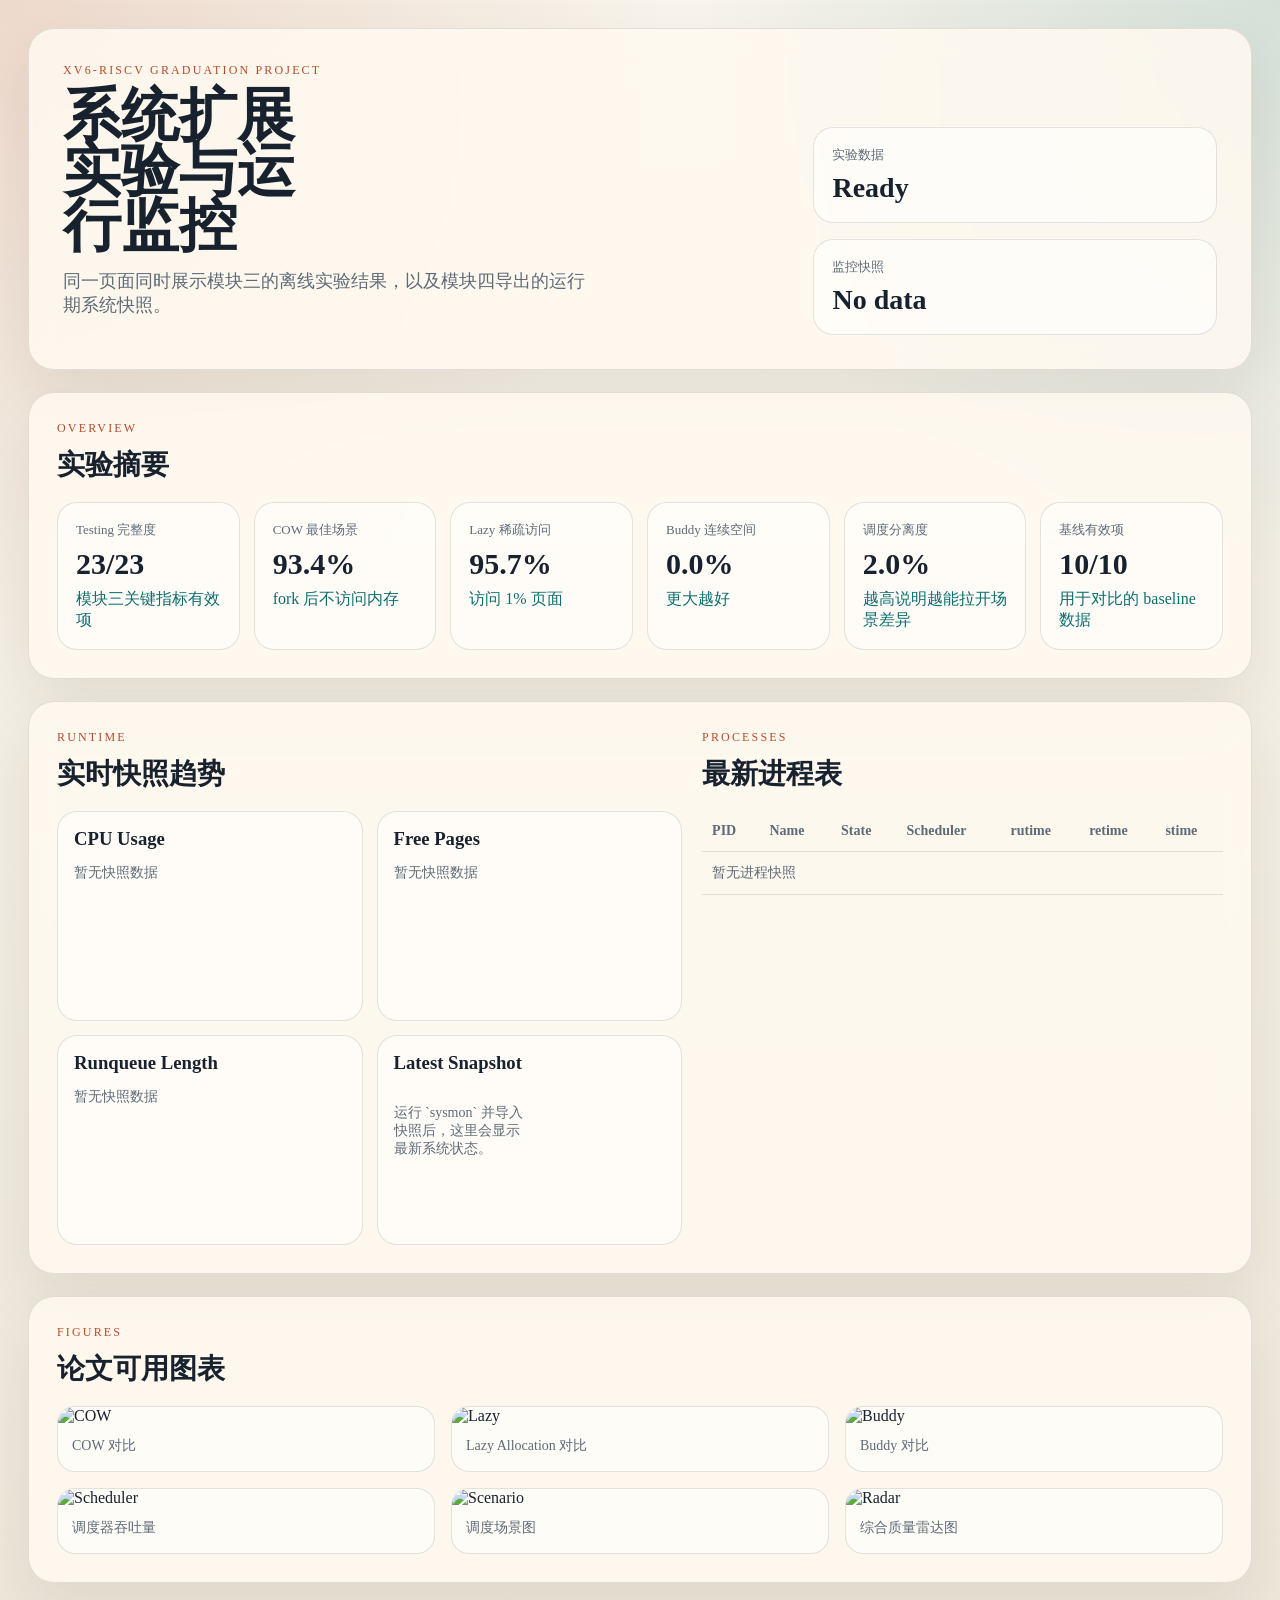
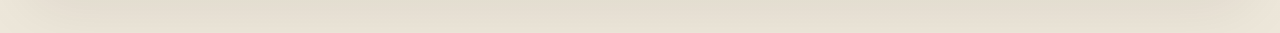
==== webui/index.html @ b8ab2f87 "模块四的雏形，待修正的地方很多" ====
<!doctype html>
<html lang="zh-CN">
<head>
  <meta charset="UTF-8">
  <meta name="viewport" content="width=device-width, initial-scale=1.0">
  <title>xv6 扩展项目监控面板</title>
  <link rel="stylesheet" href="css/style.css">
</head>
<body>
  <div class="page-shell">
    <header class="hero">
      <div>
        <p class="eyebrow">xv6-riscv Graduation Project</p>
        <h1>系统扩展实验与运行监控</h1>
        <p class="hero-copy">同一页面同时展示模块三的离线实验结果，以及模块四导出的运行期系统快照。</p>
      </div>
      <div class="hero-meta">
        <div class="meta-card">
          <span>实验数据</span>
          <strong id="results-status">加载中</strong>
        </div>
        <div class="meta-card">
          <span>监控快照</span>
          <strong id="live-status">加载中</strong>
        </div>
      </div>
    </header>

    <main>
      <section class="panel">
        <div class="section-head">
          <div>
            <p class="section-kicker">Overview</p>
            <h2>实验摘要</h2>
          </div>
        </div>
        <div id="summary-cards" class="card-grid"></div>
      </section>

      <section class="panel two-col">
        <div>
          <div class="section-head">
            <div>
              <p class="section-kicker">Runtime</p>
              <h2>实时快照趋势</h2>
            </div>
          </div>
          <div class="mini-grid">
            <article class="mini-panel">
              <h3>CPU Usage</h3>
              <div id="cpu-chart" class="sparkline"></div>
            </article>
            <article class="mini-panel">
              <h3>Free Pages</h3>
              <div id="mem-chart" class="sparkline"></div>
            </article>
            <article class="mini-panel">
              <h3>Runqueue Length</h3>
              <div id="rq-chart" class="sparkline"></div>
            </article>
            <article class="mini-panel stat-cluster">
              <h3>Latest Snapshot</h3>
              <div id="live-stats" class="key-stats"></div>
            </article>
          </div>
        </div>

        <div>
          <div class="section-head">
            <div>
              <p class="section-kicker">Processes</p>
              <h2>最新进程表</h2>
            </div>
          </div>
          <div class="table-wrap">
            <table>
              <thead>
                <tr>
                  <th>PID</th>
                  <th>Name</th>
                  <th>State</th>
                  <th>Scheduler</th>
                  <th>rutime</th>
                  <th>retime</th>
                  <th>stime</th>
                </tr>
              </thead>
              <tbody id="process-table"></tbody>
            </table>
          </div>
        </div>
      </section>

      <section class="panel">
        <div class="section-head">
          <div>
            <p class="section-kicker">Figures</p>
            <h2>论文可用图表</h2>
          </div>
        </div>
        <div class="figure-grid">
          <figure><img src="figures/fig1_cow_comparison.png" alt="COW"><figcaption>COW 对比</figcaption></figure>
          <figure><img src="figures/fig2_lazy_comparison.png" alt="Lazy"><figcaption>Lazy Allocation 对比</figcaption></figure>
          <figure><img src="figures/fig3_buddy_comparison.png" alt="Buddy"><figcaption>Buddy 对比</figcaption></figure>
          <figure><img src="figures/fig5_scheduler_throughput.png" alt="Scheduler"><figcaption>调度器吞吐量</figcaption></figure>
          <figure><img src="figures/fig6_scheduler_scenarios.png" alt="Scenario"><figcaption>调度场景图</figcaption></figure>
          <figure><img src="figures/fig7_overall_radar.png" alt="Radar"><figcaption>综合质量雷达图</figcaption></figure>
        </div>
      </section>
    </main>
  </div>
  <script src="js/app.js"></script>
</body>
</html>
---- webui/css/style.css ----
* { box-sizing: border-box; }
:root {
  --bg: #f3efe6;
  --panel: rgba(255, 250, 240, 0.86);
  --ink: #18222f;
  --muted: #5d6b78;
  --line: rgba(24, 34, 47, 0.12);
  --accent: #b84c2a;
  --accent-2: #0d6e6e;
  --accent-3: #1f4fbf;
}
body {
  margin: 0;
  font-family: Georgia, 'Times New Roman', serif;
  color: var(--ink);
  background:
    radial-gradient(circle at top left, rgba(184, 76, 42, 0.16), transparent 32%),
    radial-gradient(circle at top right, rgba(13, 110, 110, 0.15), transparent 28%),
    linear-gradient(180deg, #f8f4eb 0%, #ede7da 100%);
}
.page-shell { max-width: 1380px; margin: 0 auto; padding: 28px; }
.hero, .panel {
  border: 1px solid var(--line);
  background: var(--panel);
  backdrop-filter: blur(12px);
  border-radius: 26px;
  box-shadow: 0 24px 60px rgba(32, 26, 18, 0.08);
}
.hero {
  padding: 34px;
  display: grid;
  grid-template-columns: 1.8fr 1fr;
  gap: 24px;
  margin-bottom: 22px;
}
.eyebrow, .section-kicker {
  margin: 0 0 10px;
  text-transform: uppercase;
  letter-spacing: 0.18em;
  color: var(--accent);
  font-size: 12px;
}
h1, h2, h3 { margin: 0; }
h1 { font-size: clamp(32px, 6vw, 58px); line-height: 0.95; max-width: 9ch; }
h2 { font-size: 28px; }
.hero-copy { max-width: 58ch; color: var(--muted); font-size: 18px; margin-top: 16px; }
.hero-meta { display: grid; gap: 16px; align-content: end; }
.meta-card, .summary-card, .mini-panel {
  border-radius: 20px;
  border: 1px solid var(--line);
  background: rgba(255,255,255,0.58);
}
.meta-card { padding: 18px; }
.meta-card span { display: block; color: var(--muted); font-size: 13px; margin-bottom: 8px; }
.meta-card strong { font-size: 28px; }
.panel { padding: 28px; margin-bottom: 22px; }
.section-head { display: flex; justify-content: space-between; align-items: end; margin-bottom: 18px; }
.card-grid { display: grid; grid-template-columns: repeat(auto-fit, minmax(180px, 1fr)); gap: 14px; }
.summary-card { padding: 18px; }
.summary-card p { margin: 0; color: var(--muted); font-size: 13px; }
.summary-card strong { display: block; margin-top: 8px; font-size: 30px; }
.summary-card em { display: block; margin-top: 8px; color: var(--accent-2); font-style: normal; }
.two-col { display: grid; grid-template-columns: 1.2fr 1fr; gap: 20px; }
.mini-grid { display: grid; grid-template-columns: repeat(2, minmax(0, 1fr)); gap: 14px; }
.mini-panel { padding: 16px; min-height: 210px; }
.sparkline svg { width: 100%; height: 150px; display: block; }
.sparkline .axis-labels { display: flex; justify-content: space-between; color: var(--muted); font-size: 12px; margin-top: 8px; }
.key-stats { display: grid; grid-template-columns: repeat(2, minmax(0, 1fr)); gap: 12px; margin-top: 16px; }
.key-stats div { padding: 12px; border-radius: 14px; background: rgba(24, 34, 47, 0.04); }
.key-stats span { display: block; color: var(--muted); font-size: 12px; }
.key-stats strong { font-size: 22px; }
.table-wrap { overflow: auto; }
table { width: 100%; border-collapse: collapse; font-size: 14px; }
th, td { padding: 12px 10px; border-bottom: 1px solid var(--line); text-align: left; }
th { color: var(--muted); font-weight: 600; }
.figure-grid { display: grid; grid-template-columns: repeat(auto-fit, minmax(280px, 1fr)); gap: 16px; }
figure { margin: 0; border-radius: 18px; overflow: hidden; border: 1px solid var(--line); background: rgba(255,255,255,0.56); }
figure img { width: 100%; display: block; }
figcaption { padding: 12px 14px 16px; font-size: 14px; color: var(--muted); }
.note { color: var(--muted); font-size: 14px; }
@media (max-width: 960px) {
  .hero, .two-col { grid-template-columns: 1fr; }
  .mini-grid { grid-template-columns: 1fr; }
}
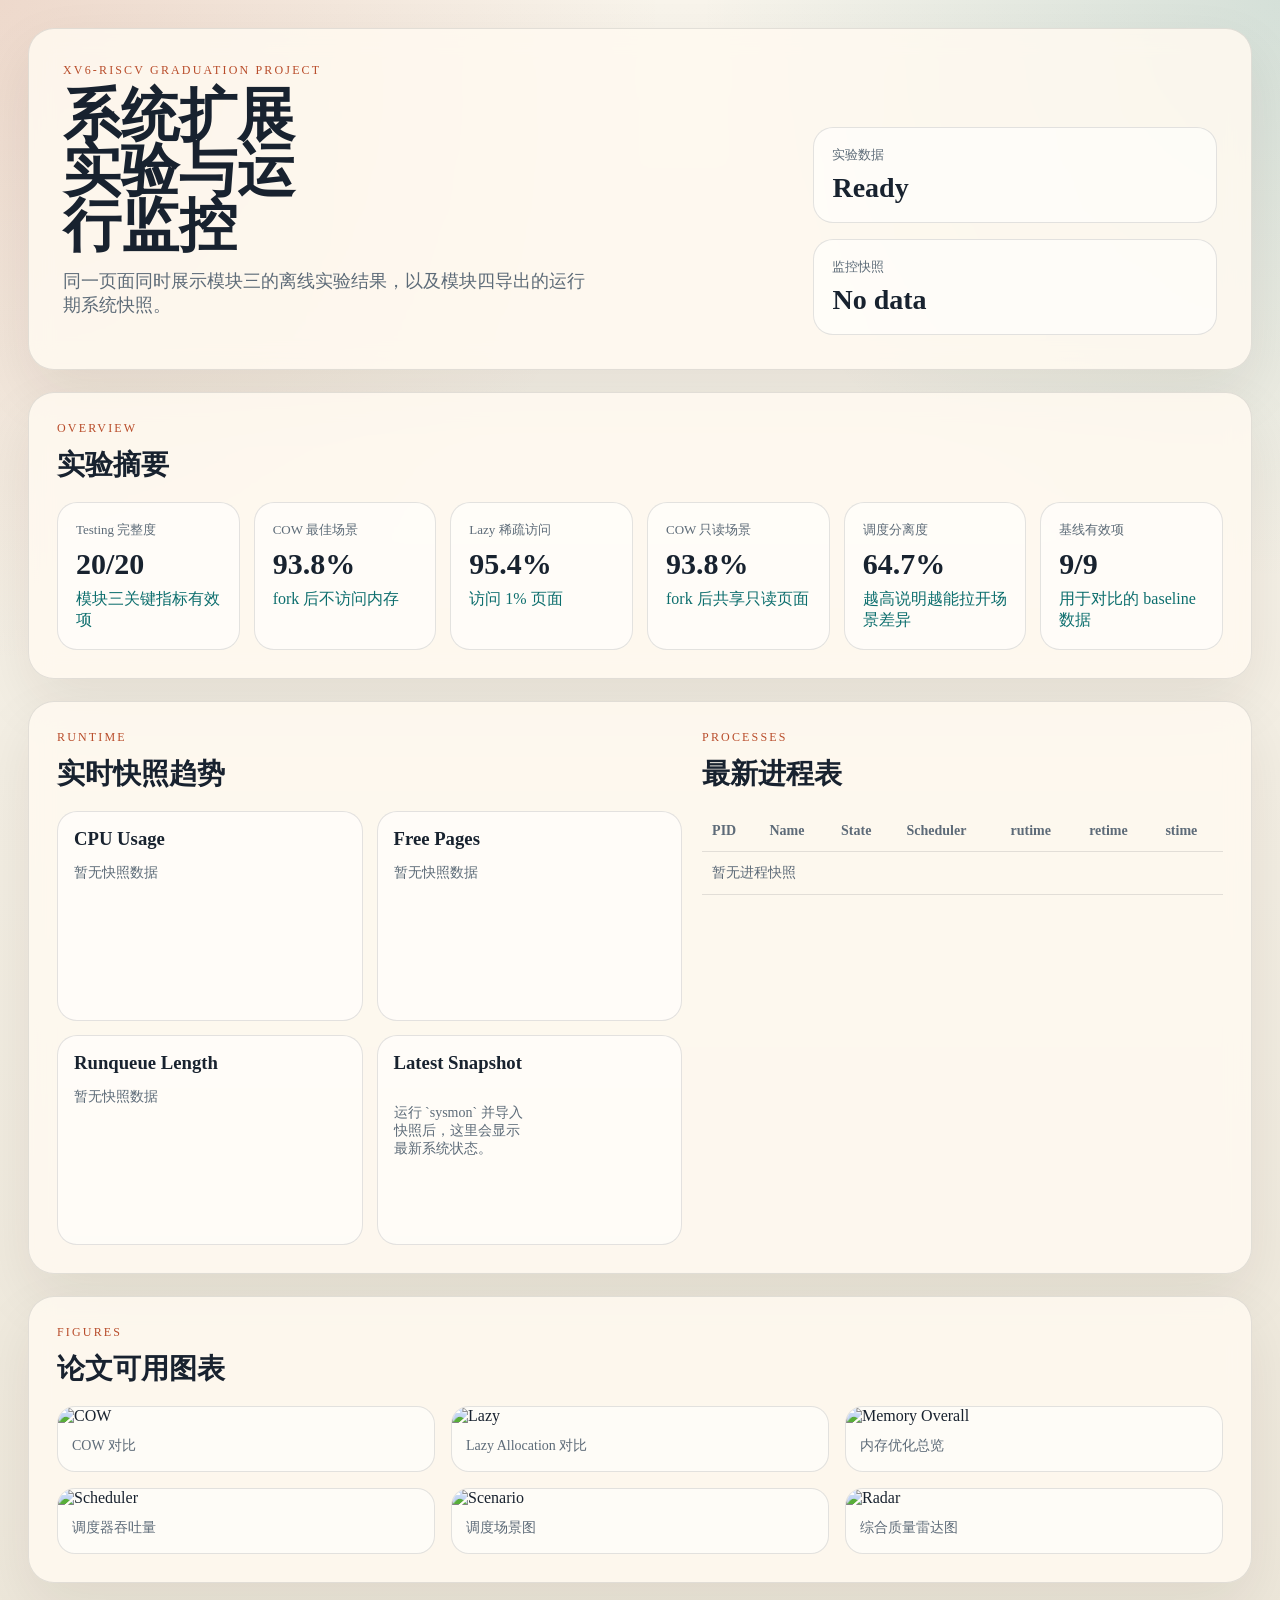
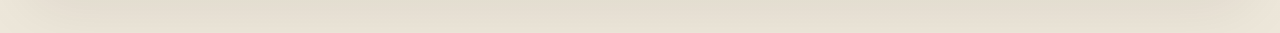
==== commit 35a28a8f: "refine module3 thesis scope to COW and Lazy Narrow the formal module-three memory comparison to the " ====
--- a/webui/index.html
+++ b/webui/index.html
@@ -101,7 +101,7 @@
         <div class="figure-grid">
           <figure><img src="figures/fig1_cow_comparison.png" alt="COW"><figcaption>COW 对比</figcaption></figure>
           <figure><img src="figures/fig2_lazy_comparison.png" alt="Lazy"><figcaption>Lazy Allocation 对比</figcaption></figure>
-          <figure><img src="figures/fig3_buddy_comparison.png" alt="Buddy"><figcaption>Buddy 对比</figcaption></figure>
+          <figure><img src="figures/fig4_memory_overall.png" alt="Memory Overall"><figcaption>内存优化总览</figcaption></figure>
           <figure><img src="figures/fig5_scheduler_throughput.png" alt="Scheduler"><figcaption>调度器吞吐量</figcaption></figure>
           <figure><img src="figures/fig6_scheduler_scenarios.png" alt="Scenario"><figcaption>调度场景图</figcaption></figure>
           <figure><img src="figures/fig7_overall_radar.png" alt="Radar"><figcaption>综合质量雷达图</figcaption></figure>
